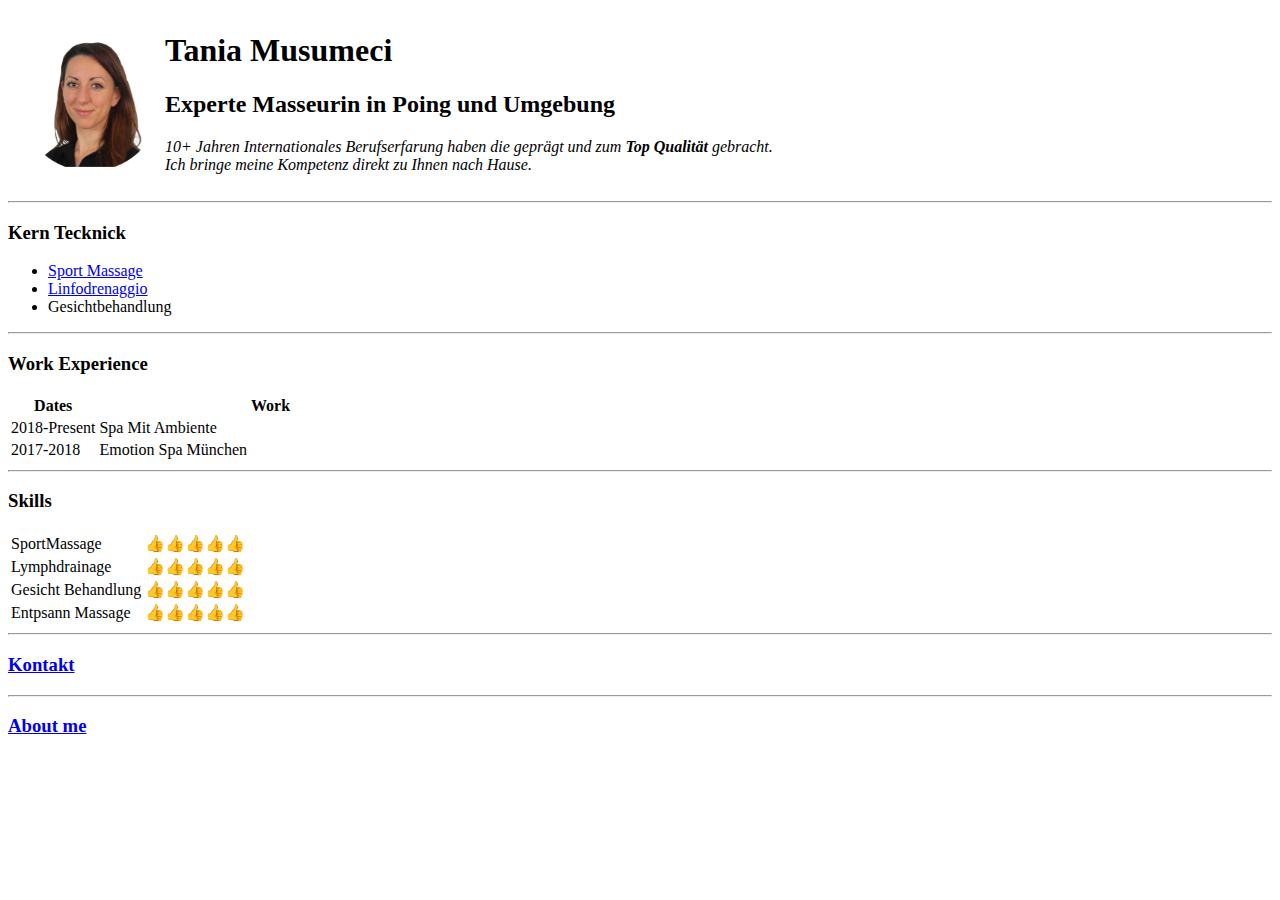
==== index.html @ 30a5649d "add initial files" ====
<!DOCTYPE html>
<html lang="en" dir="ltr">

<head>
  <meta charset="utf-8">
  <meta name="author" content="Francesco Casablanca">
  <meta name="description" content="Tania Musumeci Personal Website">
  <title>Tania Musumeci Personal Site 🥰</title>
</head>

<body>
  <table>
    <tr>
      <td><img src="images\Taniamod.png" width="150" alt="Immagine Profilo"></td>
      <td>
        <h1>Tania Musumeci</h1>
        <h2>Experte Masseurin in Poing und Umgebung</h2>

        <p><em>
            10+ Jahren Internationales Berufserfarung haben die geprägt und zum <strong>Top Qualität</strong> gebracht.
            <br>
            Ich bringe meine Kompetenz direkt zu Ihnen nach Hause.
          </em></p>
      </td>
    </tr>

  </table>

  <center>

  </center>
  <hr>
  <h3>Kern Tecknick</h3>
  <ul>
    <li><a href="https://www.webmd.com/balance/qa/what-is-sports-massage">Sport Massage</a></li>
    <li><a href="https://www.my-personaltrainer.it/benessere/linfodrenaggio.html">Linfodrenaggio</a></li>
    <li>Gesichtbehandlung</li>
  </ul>
  <hr>
  <h3>Work Experience</h3>
  <table>
    <thead>
      <tr>
        <th>Dates
        <th>
        <th>Work</th>
      </tr>
    </thead>
    <tbody>
      <tr>
        <td>2018-Present</td>
        <td>Spa Mit Ambiente</td>
      </tr>
      <tr>
        <td>2017-2018</td>
        <td>Emotion Spa München</td>
      </tr>
    </tbody>
    <tfoot>

    </tfoot>

  </table>
  <hr>

<h3>Skills</h3>
<table>
<tr>
  <td>SportMassage</td>
  <td>👍👍👍👍👍</td>
</tr>
  <tr>
    <td>Lymphdrainage</td>
    <td>👍👍👍👍👍</td>
  </tr>
  <tr>
    <td>Gesicht Behandlung</td>
    <td>👍👍👍👍👍</td>
  </tr>
  <tr>
    <td>Entpsann Massage</td>
    <td>👍👍👍👍👍</td>
  </tr>
</table>

<hr>
  <h3><a href="contacts.html">Kontakt</a></h3>

  <hr>

  <h3><a href="aboutme.html">About me</a></h3>


</body>

</html>
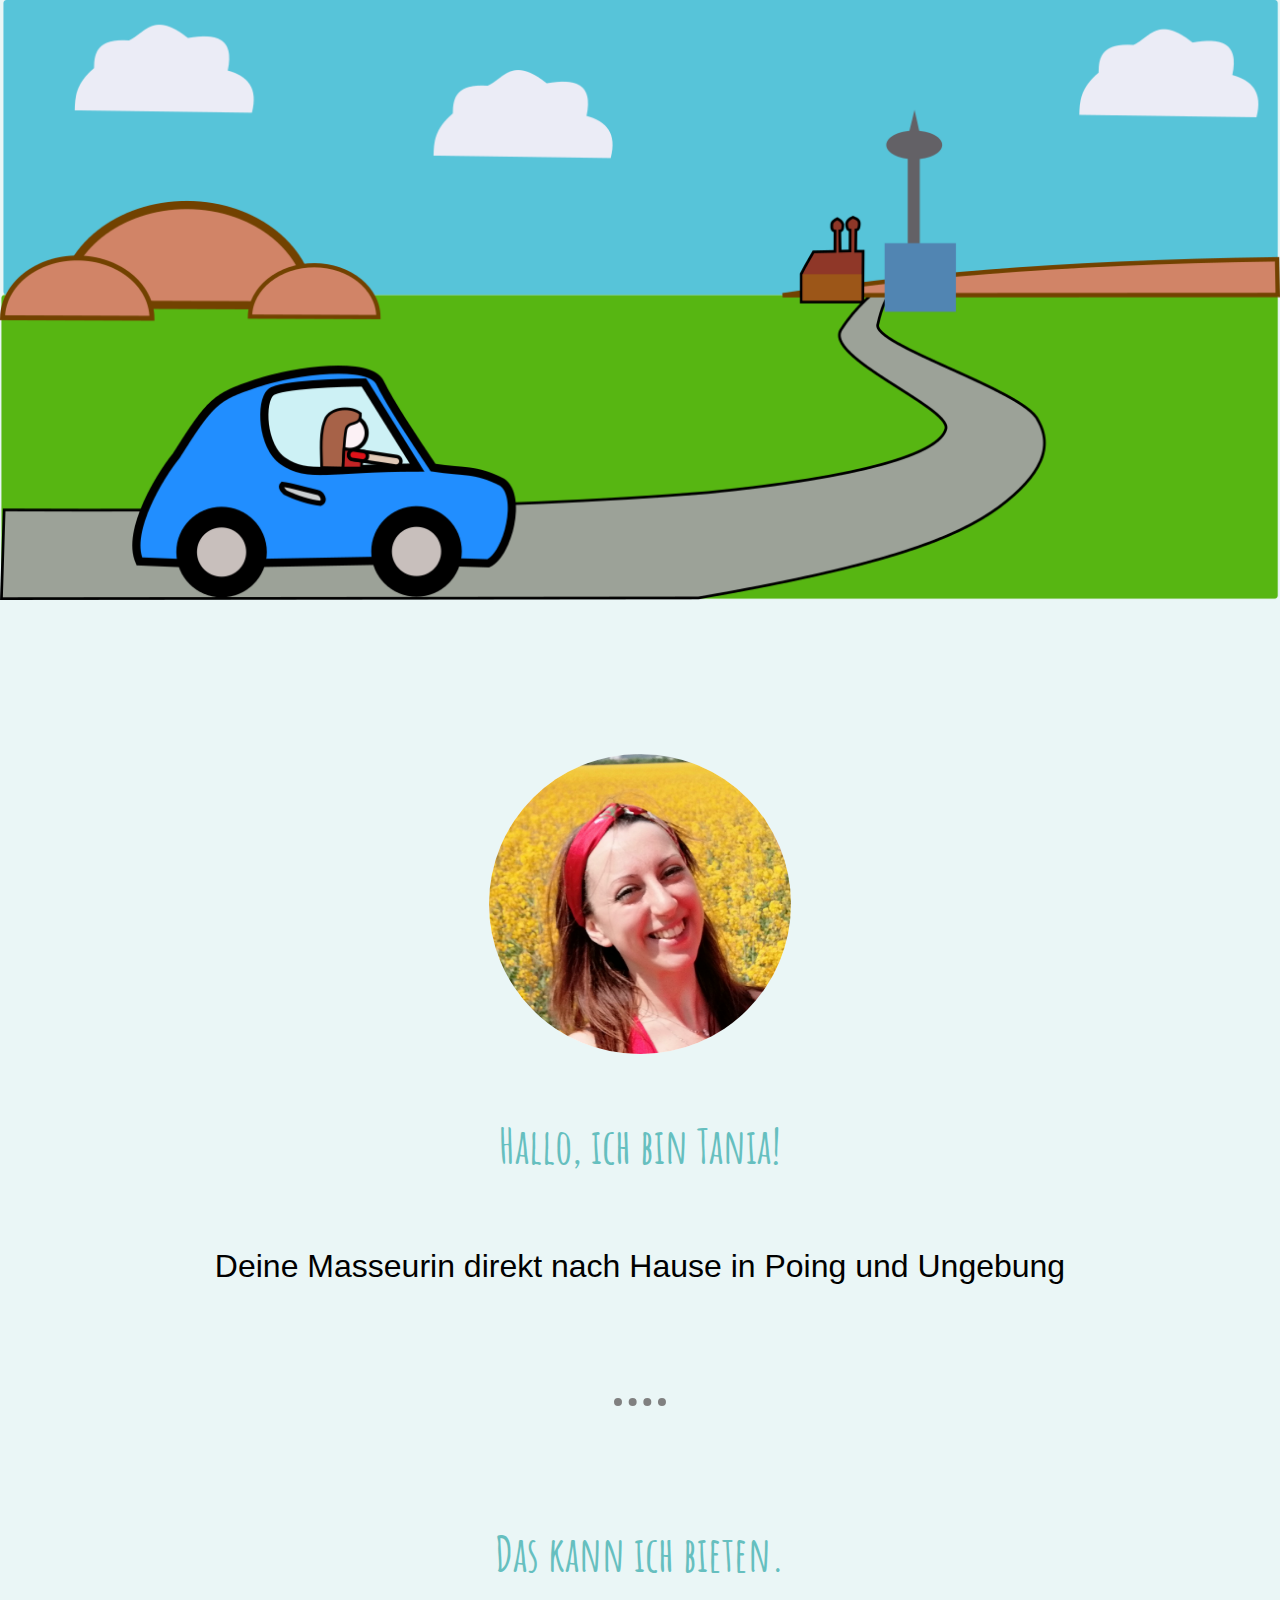
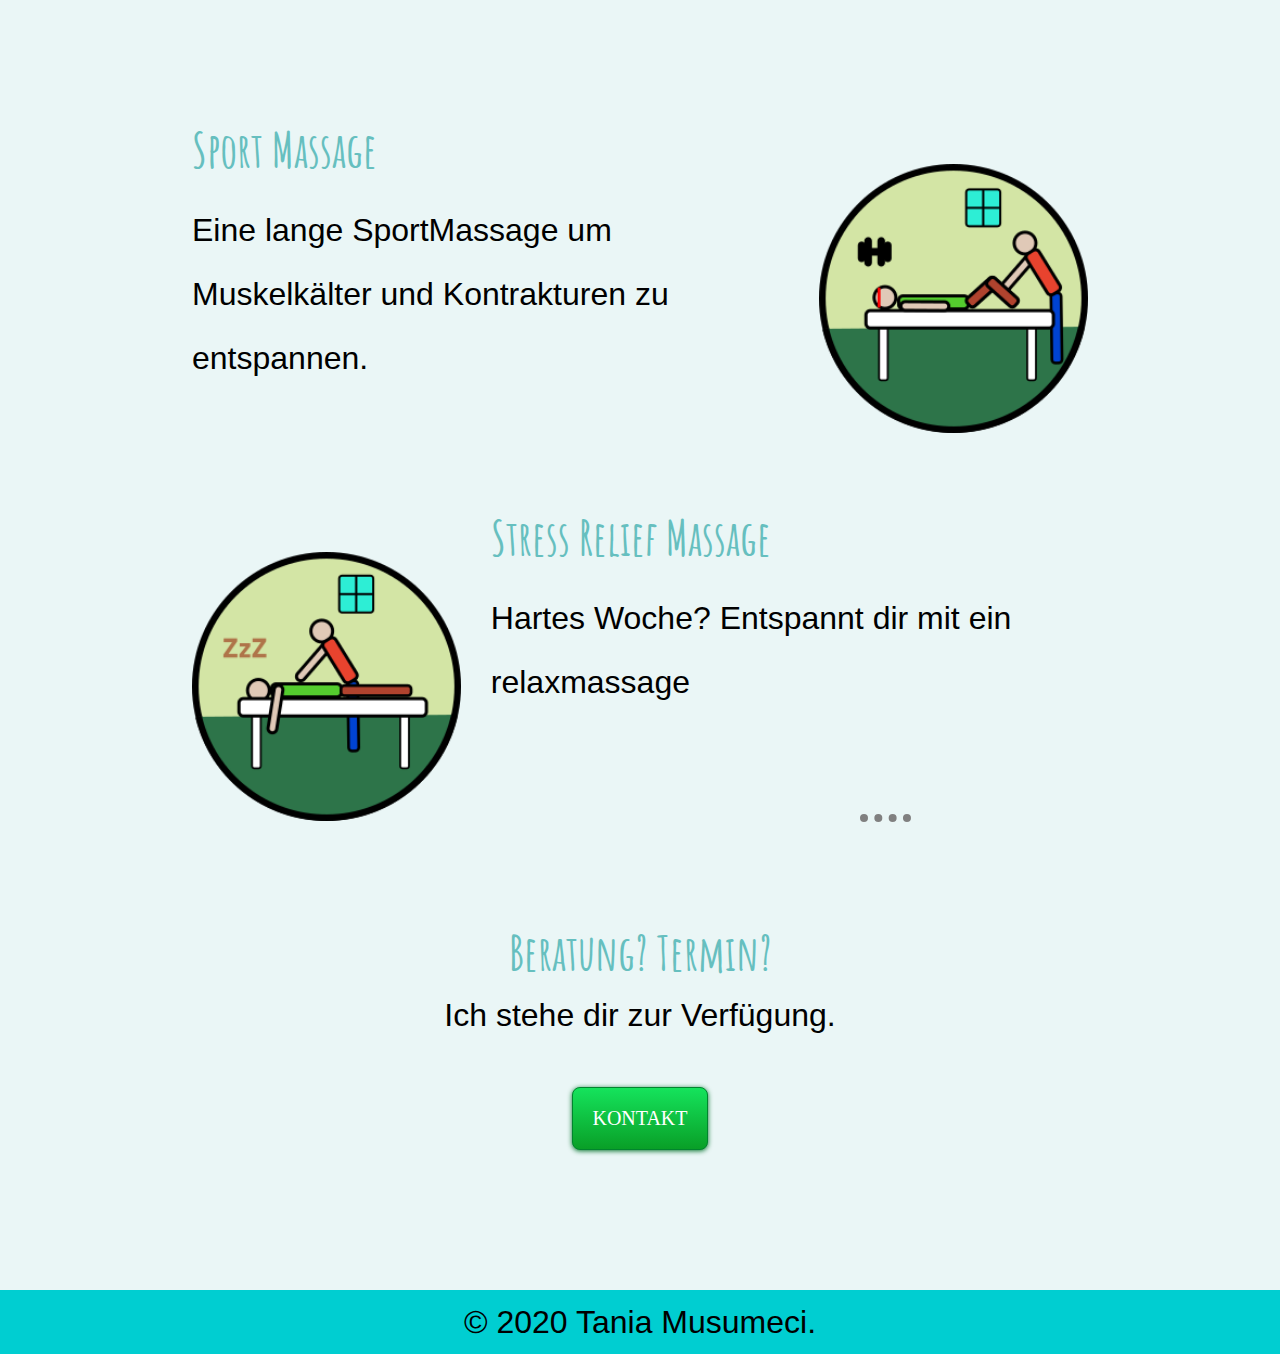
==== commit ccbfa753: "Merge pull request #1 from Francesco-Casablanca/Francesco-Casablanca-patch-1" ====
--- a/index.html
+++ b/index.html
@@ -1,96 +1,64 @@
 <!DOCTYPE html>
 <html lang="en" dir="ltr">
+  <head>
+    <meta charset="utf-8">
+    <title></title>
+    <link rel="stylesheet" href="css/styles.css">
+    <link rel="icon" href="myfavicon.ico">
+    <link href="https://fonts.googleapis.com/css2?family=Amatic+SC:wght@700&family=Caveat:wght@700&family=Roboto&display=swap" rel="stylesheet">
 
-<head>
-  <meta charset="utf-8">
-  <meta name="author" content="Francesco Casablanca">
-  <meta name="description" content="Tania Musumeci Personal Website">
-  <title>Tania Musumeci Personal Site 🥰</title>
-</head>
+  </head>
+  <body>
 
-<body>
-  <table>
-    <tr>
-      <td><img src="images\Taniamod.png" width="150" alt="Immagine Profilo"></td>
-      <td>
-        <h1>Tania Musumeci</h1>
-        <h2>Experte Masseurin in Poing und Umgebung</h2>
+<!--
+    <div class="TopCenterContainer">
+      <img class="topCloud" src="resources/.png" alt="cloud-img">
+       <h1 style="margin: 0 auto 0 auto;">Title</h1>
+      <br>
+      <h2 style="margin: 0 auto 0 auto;">subtitle</h2>
+       <img class="bottomCloud" src="resources/cloud.png" alt="cloud-img">
+      <br>
+      <img src="resources/mountain.png" alt="mountain-img">
+    </div>
+  -->
+  <div class="DivImageTop">
+    <img class="mainBackground" src="resources/backgroundPrototipo.png" alt="">
 
-        <p><em>
-            10+ Jahren Internationales Berufserfarung haben die geprägt und zum <strong>Top Qualität</strong> gebracht.
-            <br>
-            Ich bringe meine Kompetenz direkt zu Ihnen nach Hause.
-          </em></p>
-      </td>
-    </tr>
+  </div>
 
-  </table>
-
-  <center>
-
-  </center>
-  <hr>
-  <h3>Kern Tecknick</h3>
-  <ul>
-    <li><a href="https://www.webmd.com/balance/qa/what-is-sports-massage">Sport Massage</a></li>
-    <li><a href="https://www.my-personaltrainer.it/benessere/linfodrenaggio.html">Linfodrenaggio</a></li>
-    <li>Gesichtbehandlung</li>
-  </ul>
-  <hr>
-  <h3>Work Experience</h3>
-  <table>
-    <thead>
-      <tr>
-        <th>Dates
-        <th>
-        <th>Work</th>
-      </tr>
-    </thead>
-    <tbody>
-      <tr>
-        <td>2018-Present</td>
-        <td>Spa Mit Ambiente</td>
-      </tr>
-      <tr>
-        <td>2017-2018</td>
-        <td>Emotion Spa München</td>
-      </tr>
-    </tbody>
-    <tfoot>
-
-    </tfoot>
-
-  </table>
-  <hr>
-
-<h3>Skills</h3>
-<table>
-<tr>
-  <td>SportMassage</td>
-  <td>👍👍👍👍👍</td>
-</tr>
-  <tr>
-    <td>Lymphdrainage</td>
-    <td>👍👍👍👍👍</td>
-  </tr>
-  <tr>
-    <td>Gesicht Behandlung</td>
-    <td>👍👍👍👍👍</td>
-  </tr>
-  <tr>
-    <td>Entpsann Massage</td>
-    <td>👍👍👍👍👍</td>
-  </tr>
-</table>
-
-<hr>
-  <h3><a href="contacts.html">Kontakt</a></h3>
-
-  <hr>
-
-  <h3><a href="aboutme.html">About me</a></h3>
+    <div class="profile">
+      <img class="profilePicture" src="resources/Tania_fiori.png" alt="">
+      <h2>Hallo, ich bin Tania!</h2>
+      <p class="main_p">Deine Masseurin direkt nach Hause in Poing und Ungebung</p>
+    </div>
+    <hr>
+    <div class="middle-container">
 
 
-</body>
+      <div class="skills">
+        <h2>Das kann ich bieten.</h2>
+        <div class="skill-row">
+          <img class="skill-img-right" src="resources/sportmassage.png" alt="">
+          <h3>Sport Massage</h3>
+          <p class="p-skill-description">Eine lange SportMassage um Muskelkälter und Kontrakturen zu entspannen.</p>
+        </div>
+        <div class="skill-row">
+          <img class="skill-img-left" src="resources/relaxmassage.png" alt="">
+          <h3>Stress Relief Massage</h3>
+          <p class="p-skill-description">Hartes Woche? Entspannt dir mit ein relaxmassage</p>
+        </div>
+      </div>
+      <hr>
+      <div class="contact-me">
+        <h3>Beratung? Termin?</h3>
+        <p>Ich stehe dir zur Verfügung.</p>
+        <a class="contactButton" href="mailto:tania@gmail.com">KONTAKT</a>
+      </div>
+    </div>
 
+
+    <div class="bottom-container">
+      <p>© 2020 Tania Musumeci.</p>
+    </div>
+  </body>
 </html>
--- a/css/styles.css
+++ b/css/styles.css
@@ -0,0 +1,148 @@
+/*
+FONTS:
+font-family: 'Amatic SC', cursive;
+font-family: 'Caveat', cursive;
+font-family: 'Roboto', sans-serif;
+*/
+
+body {
+  background-color : #EAF6F6;
+  margin: 0;
+  font-family: helvetica,verdana, sans-serif;
+  text-align: center;
+}
+
+h1{
+  color: #66bfbf;
+  margin: 20px;
+  line-height: 2;
+  font-size: 5rem;
+  font-family: 'Caveat', cursive;
+}
+h2{
+  color: #66bfbf;
+  padding: 10;
+  font-size: 3rem;
+  line-height: 2;
+  font-family: 'Amatic SC', cursive;
+}
+h3{
+  color: #66bfbf;
+  font-size: 3rem;
+  margin: 0 auto 0 auto;
+  font-family : 'Amatic SC', cursive;
+}
+p{
+  margin: 0;
+  line-height: 2;
+  font-size: 2rem;
+}
+hr{
+  border: none;
+  border-bottom: dotted gray 8px;
+  width:4%;
+  margin: 100px auto 100px;
+}
+.TopMostFixedBar{
+  text-align: right;
+  padding-right: 0;
+  width: 100%;
+  background-color : darkturquoise;
+}
+
+.TopCenterContainer{
+  background-color : cornflowerblue;
+  padding:  20px;
+  padding-top: 100px;
+  text-align: center;
+}
+
+.topCloud{
+  position: absolute;
+  right: 25%;
+  top: 150px;
+}
+
+.bottomCloud{
+  position: absolute;
+  right: 70%;
+}
+.bottom-container{
+  background-color: darkturquoise;
+  margin-top: 100px;
+}
+.profile{
+  text-align: center;
+  width: 70%;
+  margin: 50px auto 50px;
+}
+.profilePicture{
+  background-color: white;
+  border-radius: 150px;
+  margin-top: 100px;
+  height:300px;
+}
+
+.skill-row{
+  width: 70%;
+  height: 50%;
+  margin: 100px auto 100px auto;
+  text-align: left;
+  line-height: 2;
+}
+.skill-img-left{
+  width: 30%;
+  float: left;
+  margin-right: 30px;
+  margin-top:7%;
+}
+
+.skill-img-right{
+  width: 30%;
+float: right;
+margin-left:30px;
+margin-top: 7%;
+}
+.mainBackground{
+  width:100%;
+}
+
+.contactButton {
+   background: #15E35C;
+   background-image: -webkit-linear-gradient(top, #15E35C, #099F27);
+   background-image: -moz-linear-gradient(top, #15E35C, #099F27);
+   background-image: -ms-linear-gradient(top, #15E35C, #099F27);
+   background-image: -o-linear-gradient(top, #15E35C, #099F27);
+   background-image: linear-gradient(to bottom, #15E35C, #099F27);
+   -webkit-border-radius: 8px;
+   -moz-border-radius: 8px;
+   border-radius: 8px;
+   color: #FFFFFF;
+   font-family: Open Sans;
+   font-size: 20px;
+   font-weight: 100;
+   padding: 19px;
+   box-shadow: 0px 1px 5px 0px #037229;
+   -webkit-box-shadow: 0px 1px 5px 0px #037229;
+   -moz-box-shadow: 0px 1px 5px 0px #037229;
+   border: solid #01852E 1px;
+   text-decoration: none;
+   display: inline-block;
+   cursor: pointer;
+   text-align: center;
+   margin: 40px auto 40px;
+}
+
+.contactButton:hover {
+   border: solid #33ED62 1px;
+   background: #0CDB5D;
+   background-image: -webkit-linear-gradient(top, #0CDB5D, #0CDB5D);
+   background-image: -moz-linear-gradient(top, #0CDB5D, #0CDB5D);
+   background-image: -ms-linear-gradient(top, #0CDB5D, #0CDB5D);
+   background-image: -o-linear-gradient(top, #0CDB5D, #0CDB5D);
+   background-image: linear-gradient(to bottom, #0CDB5D, #0CDB5D);
+   -webkit-border-radius: 6px;
+   -moz-border-radius: 6px;
+   border-radius: 6px;
+   text-decoration: none;
+}
